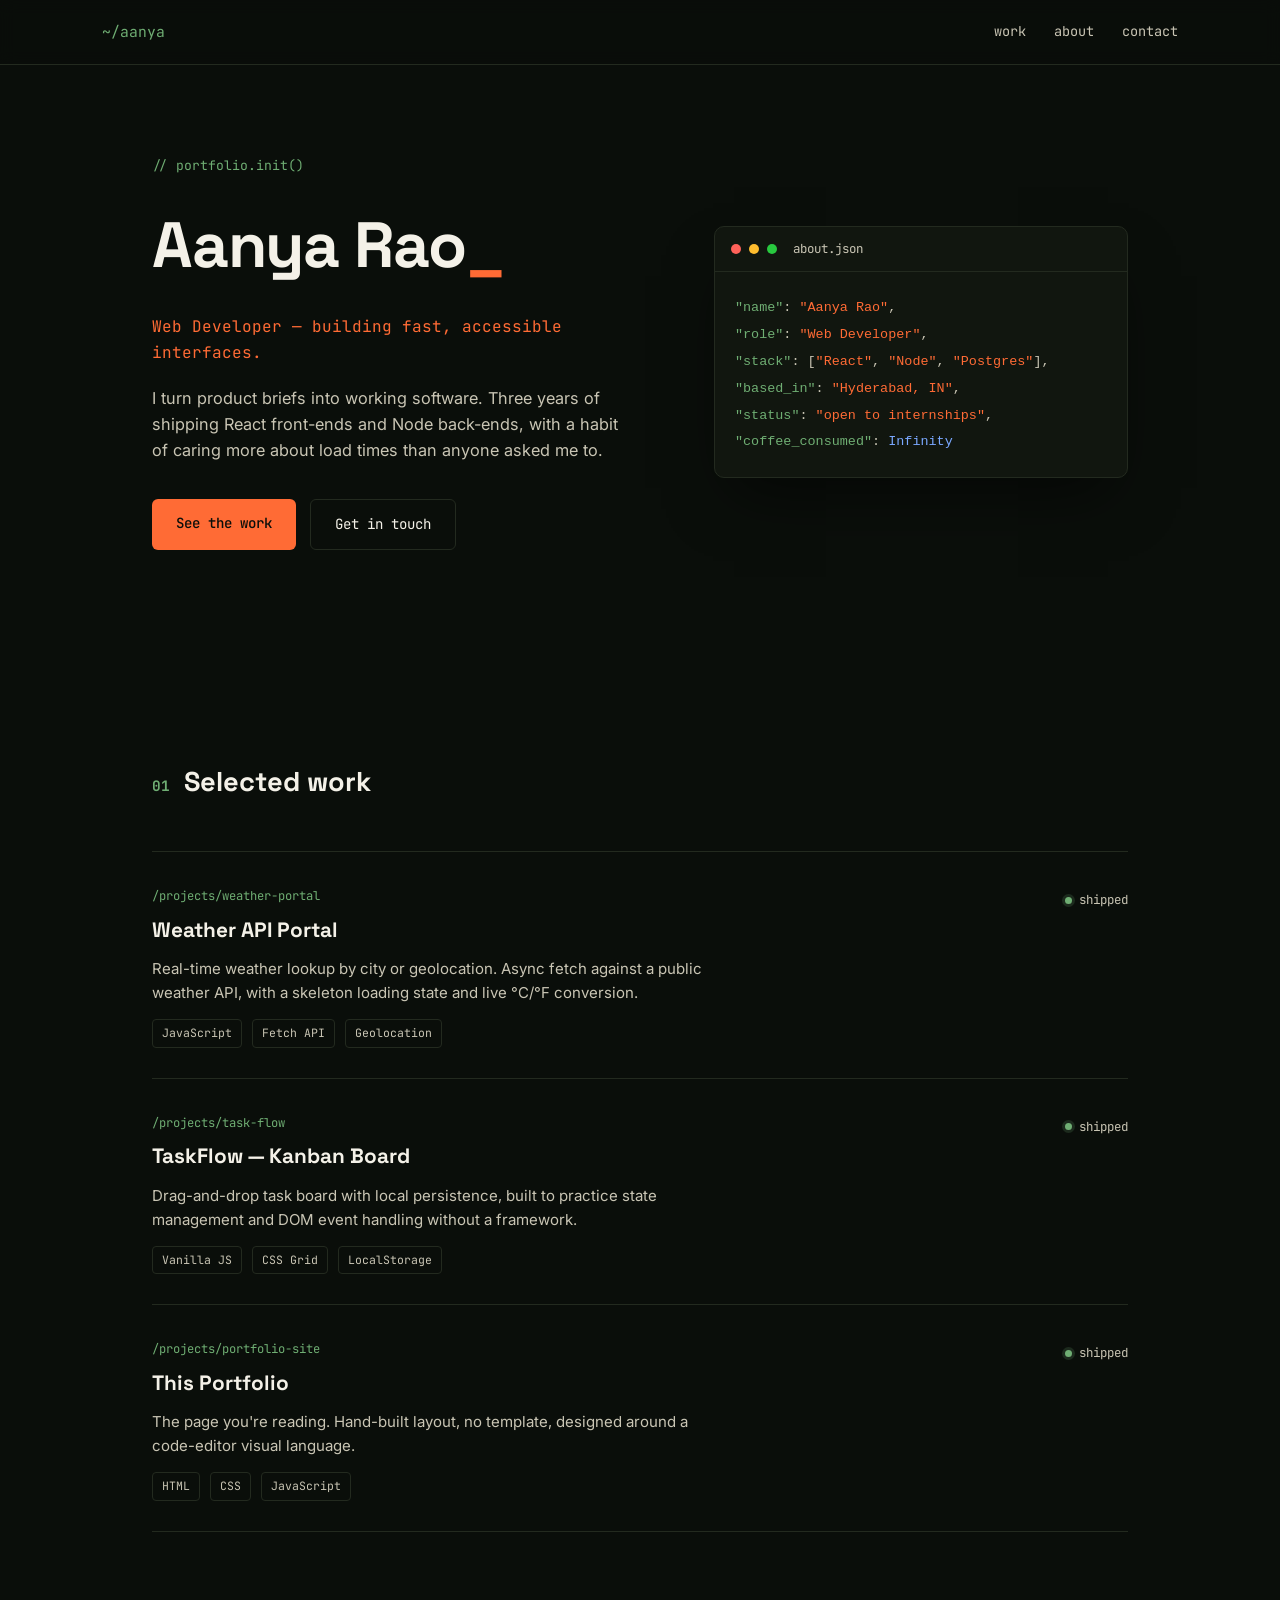
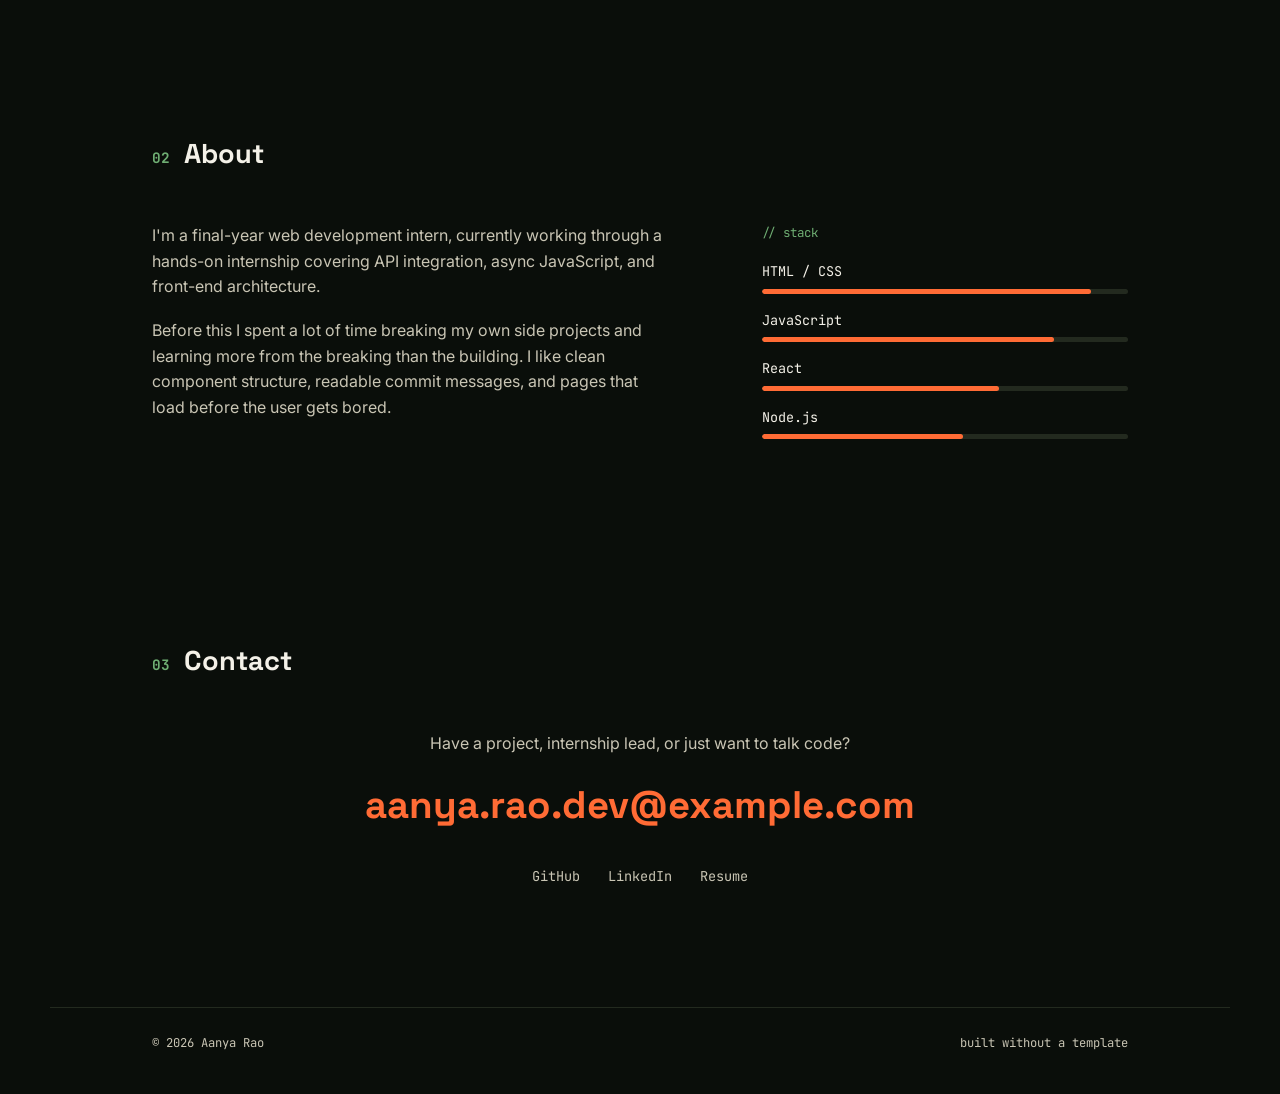
==== task5-personal-portfolio/index.html @ 68f63c17 "Task 05: Personal Portfolio" ====
<!DOCTYPE html>
<html lang="en">
<head>
<meta charset="UTF-8" />
<meta name="viewport" content="width=device-width, initial-scale=1.0" />
<title>Aanya Rao — Web Developer</title>
<link rel="stylesheet" href="style.css" />
<link href="https://fonts.googleapis.com/css2?family=Space+Grotesk:wght@500;700&family=Inter:wght@400;500;600&family=JetBrains+Mono:wght@400;500&display=swap" rel="stylesheet" />
</head>
<body>

  <!-- ── Nav ─────────────────────────────────────────── -->
  <nav class="nav">
    <span class="nav-brand">~/aanya</span>
    <div class="nav-links">
      <a href="#work">work</a>
      <a href="#about">about</a>
      <a href="#contact">contact</a>
    </div>
  </nav>

  <!-- ── Hero ────────────────────────────────────────── -->
  <header class="hero">
    <div class="hero-inner">
      <p class="hero-eyebrow">// portfolio.init()</p>
      <h1 class="hero-name">
        <span id="typedName"></span><span class="cursor">_</span>
      </h1>
      <p class="hero-role">Web Developer — building fast, accessible interfaces.</p>
      <p class="hero-summary">
        I turn product briefs into working software. Three years of shipping
        React front-ends and Node back-ends, with a habit of caring more about
        load times than anyone asked me to.
      </p>
      <div class="hero-actions">
        <a href="#work" class="btn btn-primary">See the work</a>
        <a href="#contact" class="btn btn-ghost">Get in touch</a>
      </div>
    </div>
    <div class="hero-editor">
      <div class="editor-bar">
        <span class="dot dot-red"></span><span class="dot dot-yellow"></span><span class="dot dot-green"></span>
        <span class="editor-filename">about.json</span>
      </div>
      <pre class="editor-code"><code><span class="tok-key">"name"</span>: <span class="tok-str">"Aanya Rao"</span>,
<span class="tok-key">"role"</span>: <span class="tok-str">"Web Developer"</span>,
<span class="tok-key">"stack"</span>: [<span class="tok-str">"React"</span>, <span class="tok-str">"Node"</span>, <span class="tok-str">"Postgres"</span>],
<span class="tok-key">"based_in"</span>: <span class="tok-str">"Hyderabad, IN"</span>,
<span class="tok-key">"status"</span>: <span class="tok-str">"open to internships"</span>,
<span class="tok-key">"coffee_consumed"</span>: <span class="tok-num">Infinity</span></code></pre>
    </div>
  </header>

  <!-- ── Work ────────────────────────────────────────── -->
  <section class="work" id="work">
    <h2 class="section-title"><span class="section-num">01</span> Selected work</h2>

    <div class="file-list">

      <article class="file-row">
        <div class="file-meta">
          <span class="file-path">/projects/weather-portal</span>
          <h3 class="file-name">Weather API Portal</h3>
          <p class="file-desc">
            Real-time weather lookup by city or geolocation. Async fetch
            against a public weather API, with a skeleton loading state
            and live °C/°F conversion.
          </p>
          <ul class="file-tags">
            <li>JavaScript</li><li>Fetch API</li><li>Geolocation</li>
          </ul>
        </div>
        <div class="file-status">
          <span class="status-dot status-live"></span> shipped
        </div>
      </article>

      <article class="file-row">
        <div class="file-meta">
          <span class="file-path">/projects/task-flow</span>
          <h3 class="file-name">TaskFlow — Kanban Board</h3>
          <p class="file-desc">
            Drag-and-drop task board with local persistence, built to
            practice state management and DOM event handling without a
            framework.
          </p>
          <ul class="file-tags">
            <li>Vanilla JS</li><li>CSS Grid</li><li>LocalStorage</li>
          </ul>
        </div>
        <div class="file-status">
          <span class="status-dot status-live"></span> shipped
        </div>
      </article>

      <article class="file-row">
        <div class="file-meta">
          <span class="file-path">/projects/portfolio-site</span>
          <h3 class="file-name">This Portfolio</h3>
          <p class="file-desc">
            The page you're reading. Hand-built layout, no template,
            designed around a code-editor visual language.
          </p>
          <ul class="file-tags">
            <li>HTML</li><li>CSS</li><li>JavaScript</li>
          </ul>
        </div>
        <div class="file-status">
          <span class="status-dot status-live"></span> shipped
        </div>
      </article>

    </div>
  </section>

  <!-- ── About ───────────────────────────────────────── -->
  <section class="about" id="about">
    <h2 class="section-title"><span class="section-num">02</span> About</h2>
    <div class="about-grid">
      <div class="about-text">
        <p>
          I'm a final-year web development intern, currently working through
          a hands-on internship covering API integration, async JavaScript,
          and front-end architecture.
        </p>
        <p>
          Before this I spent a lot of time breaking my own side projects
          and learning more from the breaking than the building. I like
          clean component structure, readable commit messages, and pages
          that load before the user gets bored.
        </p>
      </div>
      <div class="about-stack">
        <p class="stack-label">// stack</p>
        <ul class="stack-list">
          <li><span>HTML / CSS</span><div class="bar"><div class="bar-fill" style="width:90%"></div></div></li>
          <li><span>JavaScript</span><div class="bar"><div class="bar-fill" style="width:80%"></div></div></li>
          <li><span>React</span><div class="bar"><div class="bar-fill" style="width:65%"></div></div></li>
          <li><span>Node.js</span><div class="bar"><div class="bar-fill" style="width:55%"></div></div></li>
        </ul>
      </div>
    </div>
  </section>

  <!-- ── Contact ─────────────────────────────────────── -->
  <section class="contact" id="contact">
    <h2 class="section-title"><span class="section-num">03</span> Contact</h2>
    <p class="contact-line">Have a project, internship lead, or just want to talk code?</p>
    <a href="mailto:aanya.rao.dev@example.com" class="contact-email">aanya.rao.dev@example.com</a>
    <div class="contact-links">
      <a href="#">GitHub</a>
      <a href="#">LinkedIn</a>
      <a href="#">Resume</a>
    </div>
  </section>

  <footer class="footer">
    <span>© 2026 Aanya Rao</span>
    <span>built without a template</span>
  </footer>

  <script src="script.js"></script>
</body>
</html>
---- task5-personal-portfolio/style.css ----
/* ── Reset & Base ─────────────────────────────────── */
*, *::before, *::after { box-sizing: border-box; margin: 0; padding: 0; }

:root {
  --ink: #0a0e0a;
  --ink-2: #11160f;
  --paper: #f4f1e8;
  --paper-dim: #c9c5b4;
  --orange: #ff6b35;
  --green: #6fae73;
  --line: #232a1f;
  --font-display: 'Space Grotesk', sans-serif;
  --font-body: 'Inter', sans-serif;
  --font-mono: 'JetBrains Mono', monospace;
}

html { scroll-behavior: smooth; }

body {
  background: var(--ink);
  color: var(--paper);
  font-family: var(--font-body);
  line-height: 1.6;
}

a { color: inherit; text-decoration: none; }

section { padding: 100px 8vw; max-width: 1180px; margin: 0 auto; }

/* ── Nav ──────────────────────────────────────────── */
.nav {
  position: sticky;
  top: 0;
  z-index: 10;
  display: flex;
  align-items: center;
  justify-content: space-between;
  padding: 20px 8vw;
  background: rgba(10,14,10,0.85);
  backdrop-filter: blur(8px);
  border-bottom: 1px solid var(--line);
}
.nav-brand {
  font-family: var(--font-mono);
  font-size: 0.92rem;
  color: var(--green);
}
.nav-links { display: flex; gap: 28px; }
.nav-links a {
  font-family: var(--font-mono);
  font-size: 0.85rem;
  color: var(--paper-dim);
  transition: color 0.2s;
}
.nav-links a:hover { color: var(--orange); }

/* ── Hero ─────────────────────────────────────────── */
.hero {
  max-width: 1180px;
  margin: 0 auto;
  padding: 90px 8vw 110px;
  display: grid;
  grid-template-columns: 1.1fr 0.9fr;
  gap: 56px;
  align-items: center;
}

.hero-eyebrow {
  font-family: var(--font-mono);
  font-size: 0.82rem;
  color: var(--green);
  margin-bottom: 18px;
}

.hero-name {
  font-family: var(--font-display);
  font-weight: 700;
  font-size: clamp(2.4rem, 5vw, 4rem);
  letter-spacing: -1px;
  color: var(--paper);
  margin-bottom: 18px;
}
.cursor {
  color: var(--orange);
  animation: blink 1s step-end infinite;
}
@keyframes blink { 50% { opacity: 0; } }

.hero-role {
  font-family: var(--font-mono);
  font-size: 1rem;
  color: var(--orange);
  margin-bottom: 20px;
}

.hero-summary {
  font-size: 1.02rem;
  color: var(--paper-dim);
  max-width: 480px;
  margin-bottom: 36px;
}

.hero-actions { display: flex; gap: 14px; }
.btn {
  font-family: var(--font-mono);
  font-size: 0.88rem;
  padding: 13px 24px;
  border-radius: 6px;
  transition: transform 0.15s, background 0.2s, border-color 0.2s;
}
.btn-primary { background: var(--orange); color: var(--ink); font-weight: 500; }
.btn-primary:hover { transform: translateY(-2px); }
.btn-ghost { border: 1px solid var(--line); color: var(--paper); }
.btn-ghost:hover { border-color: var(--green); color: var(--green); }

/* ── Hero editor card ────────────────────────────── */
.hero-editor {
  background: var(--ink-2);
  border: 1px solid var(--line);
  border-radius: 10px;
  overflow: hidden;
  box-shadow: 0 30px 60px -20px rgba(0,0,0,0.6);
}
.editor-bar {
  display: flex;
  align-items: center;
  gap: 8px;
  padding: 12px 16px;
  border-bottom: 1px solid var(--line);
}
.dot { width: 10px; height: 10px; border-radius: 50%; }
.dot-red { background: #ff6159; }
.dot-yellow { background: #ffbd2e; }
.dot-green { background: #28c93f; }
.editor-filename {
  margin-left: 8px;
  font-family: var(--font-mono);
  font-size: 0.78rem;
  color: var(--paper-dim);
}
.editor-code {
  padding: 22px 20px;
  font-family: var(--font-mono);
  font-size: 0.84rem;
  line-height: 1.85;
  color: var(--paper-dim);
  overflow-x: auto;
}
.tok-key { color: var(--green); }
.tok-str { color: var(--orange); }
.tok-num { color: #7aa8ff; }

/* ── Section titles ───────────────────────────────── */
.section-title {
  font-family: var(--font-display);
  font-size: 1.7rem;
  font-weight: 700;
  color: var(--paper);
  margin-bottom: 48px;
  display: flex;
  align-items: baseline;
  gap: 14px;
}
.section-num {
  font-family: var(--font-mono);
  font-size: 0.9rem;
  color: var(--green);
}

/* ── Work / file list ──────────────────────────────── */
.file-list { display: flex; flex-direction: column; }
.file-row {
  display: flex;
  justify-content: space-between;
  align-items: flex-start;
  gap: 28px;
  padding: 30px 0;
  border-top: 1px solid var(--line);
  transition: background 0.2s;
}
.file-row:last-child { border-bottom: 1px solid var(--line); }
.file-row:hover { background: rgba(255,255,255,0.015); }

.file-path {
  font-family: var(--font-mono);
  font-size: 0.76rem;
  color: var(--green);
}
.file-name {
  font-family: var(--font-display);
  font-size: 1.3rem;
  color: var(--paper);
  margin: 6px 0 10px;
}
.file-desc {
  color: var(--paper-dim);
  font-size: 0.94rem;
  max-width: 560px;
  margin-bottom: 14px;
}
.file-tags { display: flex; gap: 10px; list-style: none; flex-wrap: wrap; }
.file-tags li {
  font-family: var(--font-mono);
  font-size: 0.72rem;
  color: var(--paper-dim);
  border: 1px solid var(--line);
  border-radius: 4px;
  padding: 4px 9px;
}

.file-status {
  font-family: var(--font-mono);
  font-size: 0.78rem;
  color: var(--paper-dim);
  white-space: nowrap;
  display: flex;
  align-items: center;
  gap: 7px;
  margin-top: 8px;
}
.status-dot { width: 7px; height: 7px; border-radius: 50%; }
.status-live { background: var(--green); box-shadow: 0 0 0 3px rgba(111,174,115,0.18); }

/* ── About ─────────────────────────────────────────── */
.about-grid {
  display: grid;
  grid-template-columns: 1.2fr 0.8fr;
  gap: 60px;
}
.about-text p {
  color: var(--paper-dim);
  font-size: 1rem;
  margin-bottom: 18px;
  max-width: 520px;
}
.stack-label {
  font-family: var(--font-mono);
  font-size: 0.78rem;
  color: var(--green);
  margin-bottom: 18px;
}
.stack-list { list-style: none; display: flex; flex-direction: column; gap: 16px; }
.stack-list li { display: flex; flex-direction: column; gap: 6px; }
.stack-list span {
  font-family: var(--font-mono);
  font-size: 0.84rem;
  color: var(--paper);
}
.bar { height: 5px; background: var(--line); border-radius: 3px; overflow: hidden; }
.bar-fill { height: 100%; background: var(--orange); border-radius: 3px; }

/* ── Contact ───────────────────────────────────────── */
.contact { text-align: center; padding-bottom: 120px; }
.contact-line { color: var(--paper-dim); margin-bottom: 18px; }
.contact-email {
  font-family: var(--font-display);
  font-size: clamp(1.6rem, 4vw, 2.4rem);
  font-weight: 700;
  color: var(--orange);
  display: inline-block;
  margin-bottom: 28px;
  border-bottom: 2px solid transparent;
  transition: border-color 0.2s;
}
.contact-email:hover { border-color: var(--orange); }
.contact-links { display: flex; justify-content: center; gap: 28px; }
.contact-links a {
  font-family: var(--font-mono);
  font-size: 0.85rem;
  color: var(--paper-dim);
  transition: color 0.2s;
}
.contact-links a:hover { color: var(--green); }

/* ── Footer ───────────────────────────────────────── */
.footer {
  display: flex;
  justify-content: space-between;
  padding: 26px 8vw 40px;
  font-family: var(--font-mono);
  font-size: 0.76rem;
  color: var(--paper-dim);
  border-top: 1px solid var(--line);
  max-width: 1180px;
  margin: 0 auto;
}

/* ── Responsive ───────────────────────────────────── */
@media (max-width: 860px) {
  .hero { grid-template-columns: 1fr; padding-top: 60px; }
  .about-grid { grid-template-columns: 1fr; gap: 36px; }
  .file-row { flex-direction: column; }
  .nav-links { gap: 18px; }
}
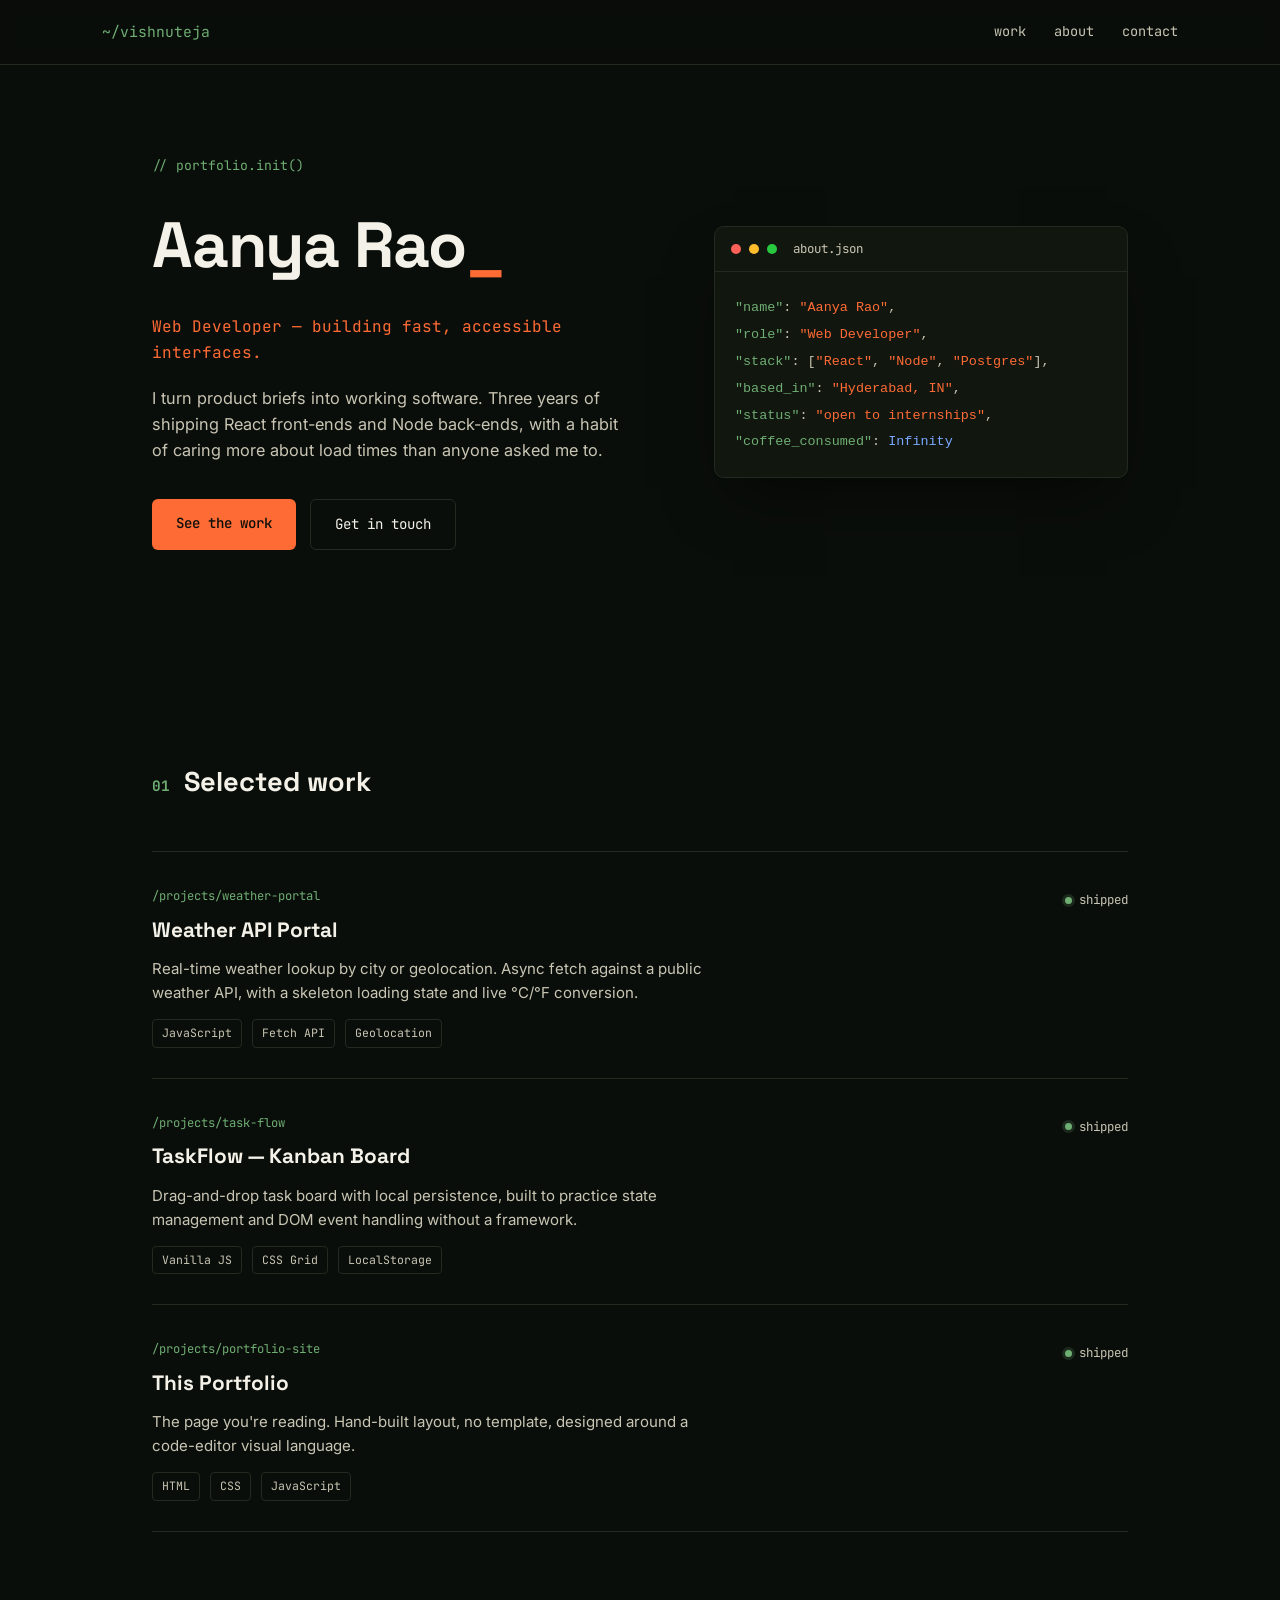
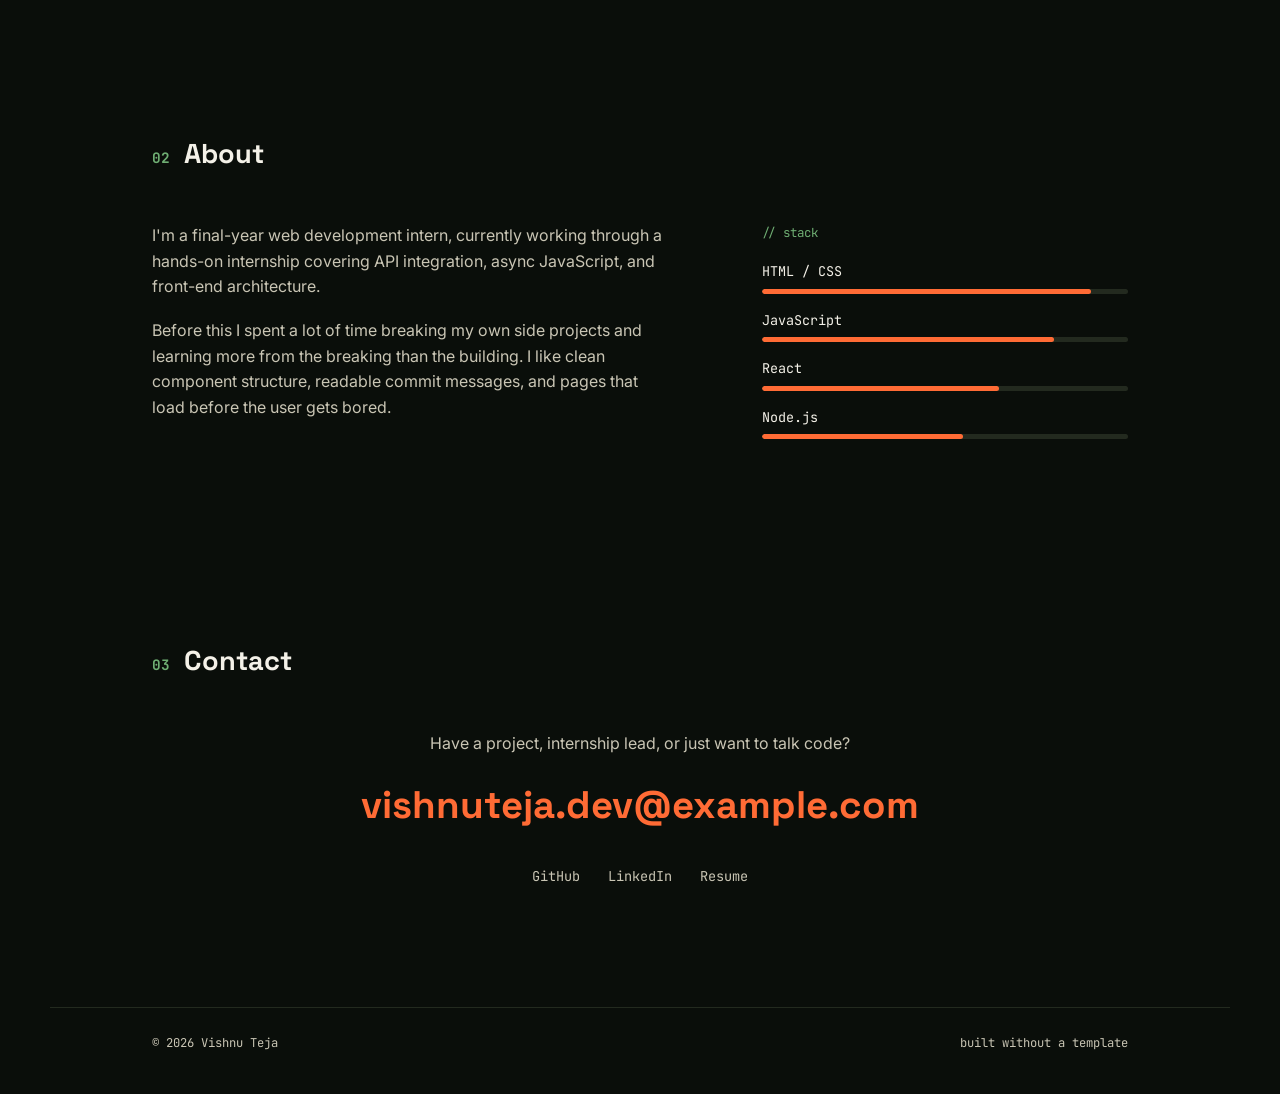
==== commit 7d0e29d7: "Updated Task 05 personal portfolio" ====
--- a/task5-personal-portfolio/index.html
+++ b/task5-personal-portfolio/index.html
@@ -3,7 +3,7 @@
 <head>
 <meta charset="UTF-8" />
 <meta name="viewport" content="width=device-width, initial-scale=1.0" />
-<title>Aanya Rao — Web Developer</title>
+<title>Vishnu Teja — Web Developer</title>
 <link rel="stylesheet" href="style.css" />
 <link href="https://fonts.googleapis.com/css2?family=Space+Grotesk:wght@500;700&family=Inter:wght@400;500;600&family=JetBrains+Mono:wght@400;500&display=swap" rel="stylesheet" />
 </head>
@@ -11,7 +11,7 @@
 
   <!-- ── Nav ─────────────────────────────────────────── -->
   <nav class="nav">
-    <span class="nav-brand">~/aanya</span>
+    <span class="nav-brand">~/vishnuteja</span>
     <div class="nav-links">
       <a href="#work">work</a>
       <a href="#about">about</a>
@@ -146,7 +146,7 @@
   <section class="contact" id="contact">
     <h2 class="section-title"><span class="section-num">03</span> Contact</h2>
     <p class="contact-line">Have a project, internship lead, or just want to talk code?</p>
-    <a href="mailto:aanya.rao.dev@example.com" class="contact-email">aanya.rao.dev@example.com</a>
+    <a href="mailto:vishnuteja.dev@example.com" class="contact-email">vishnuteja.dev@example.com</a>
     <div class="contact-links">
       <a href="#">GitHub</a>
       <a href="#">LinkedIn</a>
@@ -155,7 +155,7 @@
   </section>
 
   <footer class="footer">
-    <span>© 2026 Aanya Rao</span>
+    <span>© 2026 Vishnu Teja</span>
     <span>built without a template</span>
   </footer>
 
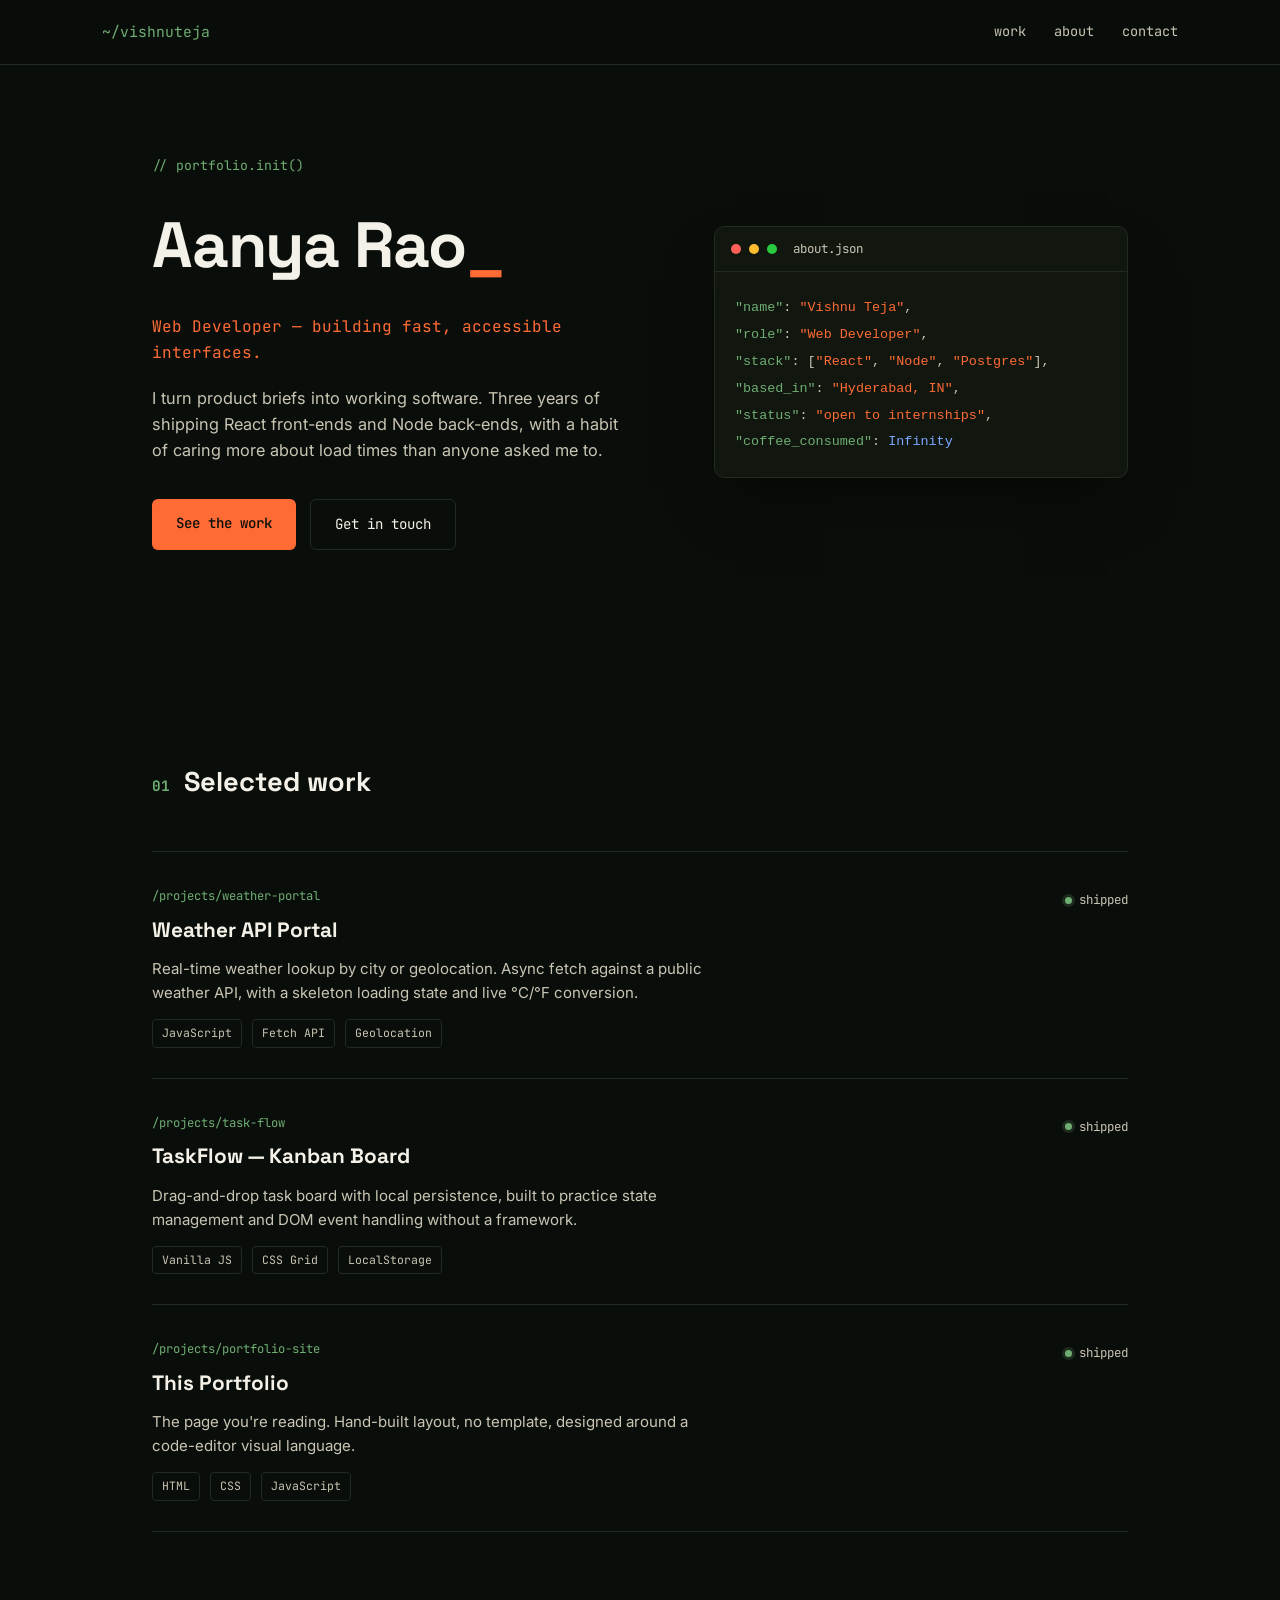
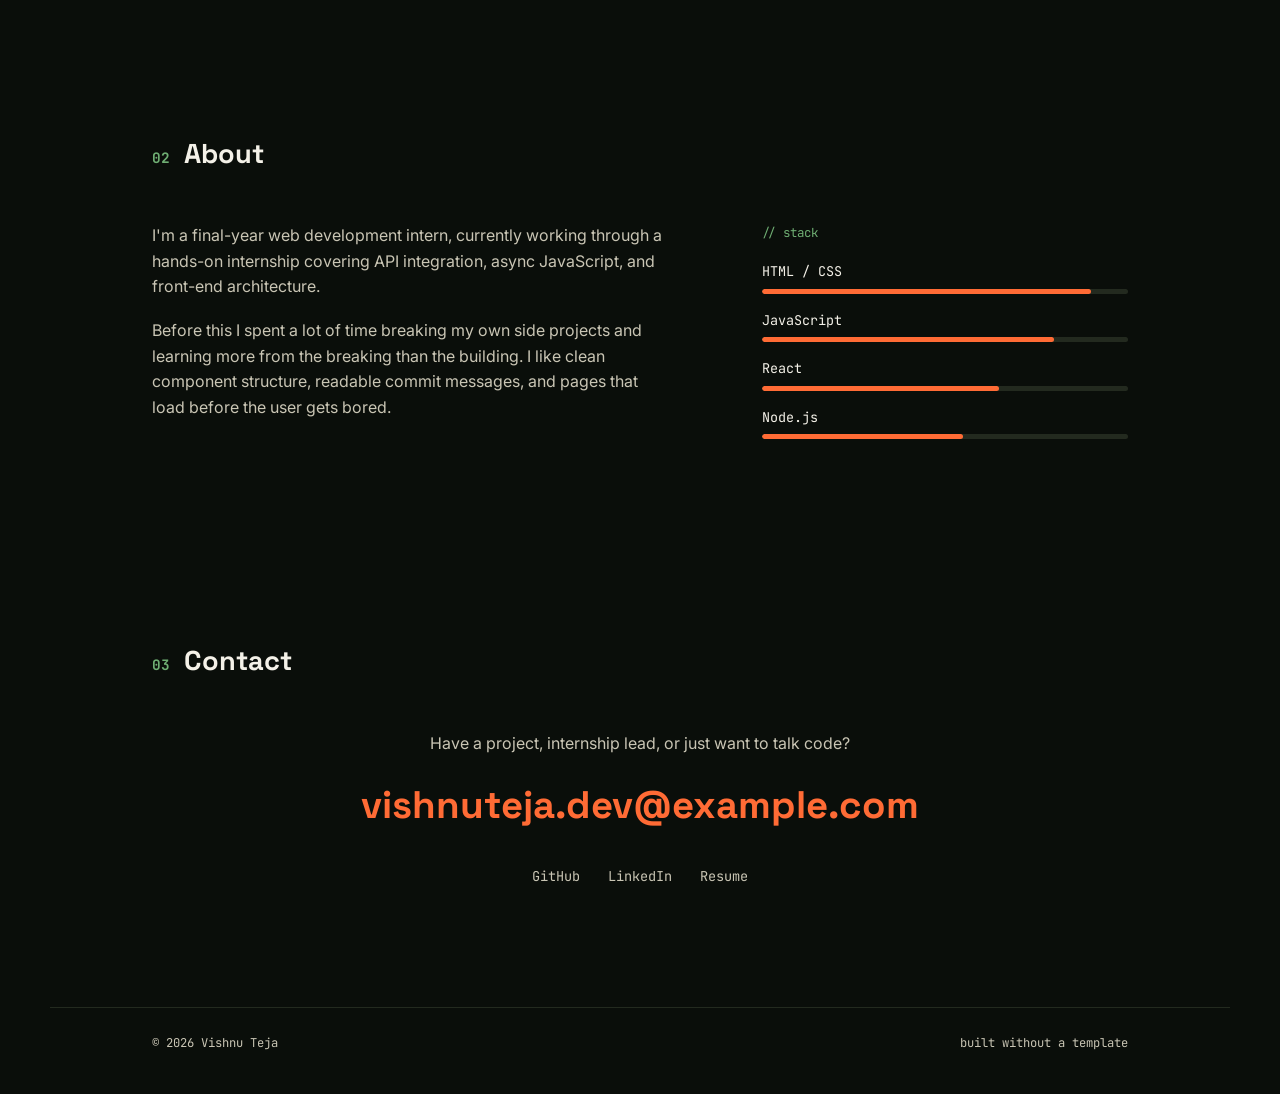
==== commit 775051a0: "Updated Task 05 personal portfolio" ====
--- a/task5-personal-portfolio/index.html
+++ b/task5-personal-portfolio/index.html
@@ -42,7 +42,7 @@
         <span class="dot dot-red"></span><span class="dot dot-yellow"></span><span class="dot dot-green"></span>
         <span class="editor-filename">about.json</span>
       </div>
-      <pre class="editor-code"><code><span class="tok-key">"name"</span>: <span class="tok-str">"Aanya Rao"</span>,
+      <pre class="editor-code"><code><span class="tok-key">"name"</span>: <span class="tok-str">"Vishnu Teja"</span>,
 <span class="tok-key">"role"</span>: <span class="tok-str">"Web Developer"</span>,
 <span class="tok-key">"stack"</span>: [<span class="tok-str">"React"</span>, <span class="tok-str">"Node"</span>, <span class="tok-str">"Postgres"</span>],
 <span class="tok-key">"based_in"</span>: <span class="tok-str">"Hyderabad, IN"</span>,
